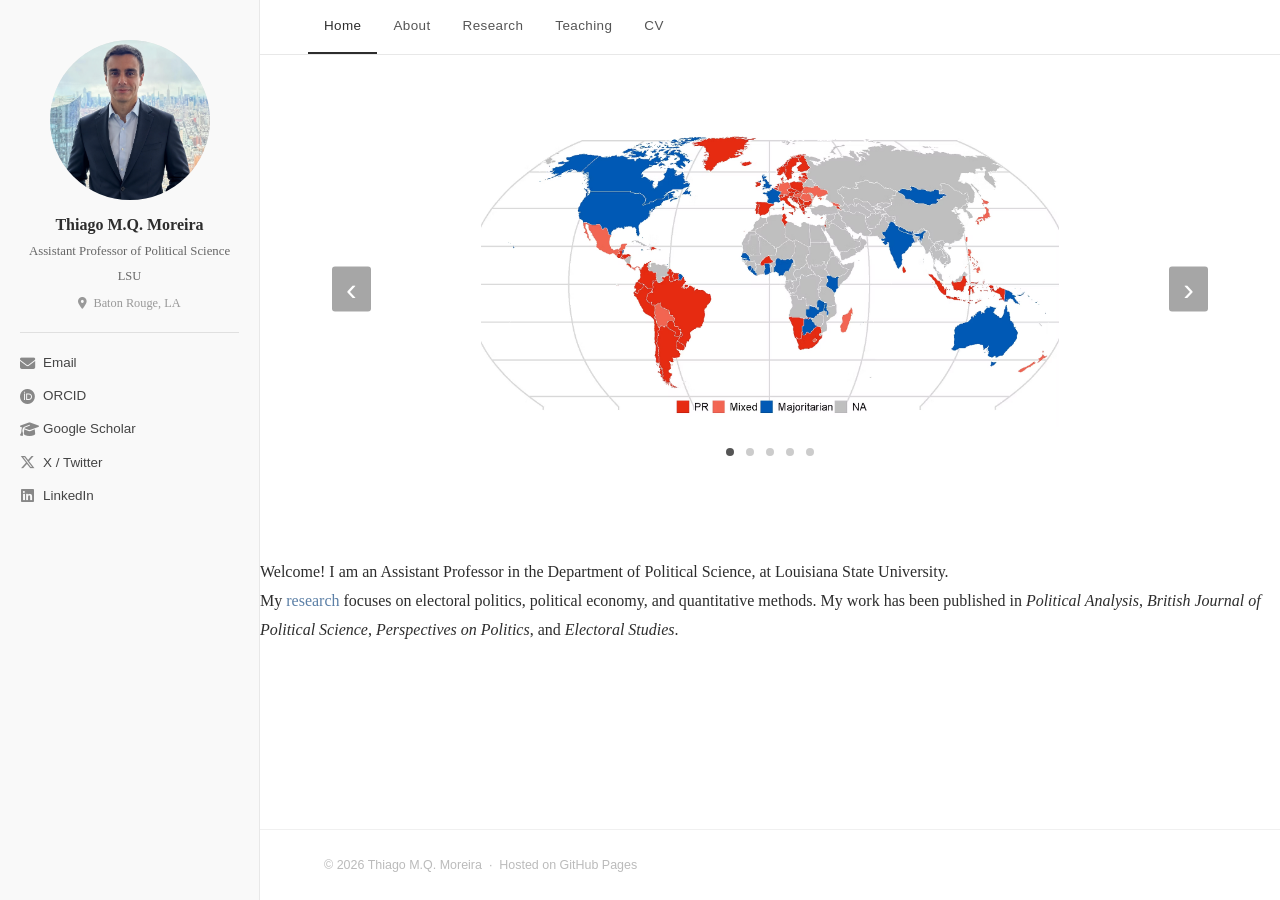
==== index.html @ b1e51664 "New Figures" ====
<!DOCTYPE html>
<html lang="en">
<head>
  <meta charset="UTF-8" />
  <meta name="viewport" content="width=device-width, initial-scale=1.0" />
  <title>Thiago M. Q. Moreira</title>
  <link rel="stylesheet" href="style.css" />
  <link rel="stylesheet" href="https://cdnjs.cloudflare.com/ajax/libs/font-awesome/6.5.0/css/all.min.css" />

  <!-- Google tag (gtag.js) -->
<script async src="https://www.googletagmanager.com/gtag/js?id=G-JVZRSJXB43"></script>
<script>
  window.dataLayer = window.dataLayer || [];
  function gtag(){dataLayer.push(arguments);}
  gtag('js', new Date());

  gtag('config', 'G-JVZRSJXB43');
</script>
</head>
<body>

  <aside class="sidebar">
    <div class="sidebar-inner">
      <img src="foto2.png" alt="Thiago M. Q. Moreira" class="profile-photo" />
      <h1 class="sidebar-name">Thiago M.Q. Moreira</h1>
      <p class="sidebar-title">Assistant Professor of Political Science</p>
      <p class="sidebar-institution">LSU</p>
      <p class="sidebar-location"><i class="fa-solid fa-location-dot"></i> Baton Rouge, LA</p>
      <hr class="sidebar-divider" />
      <ul class="social-links">
        <li><a href="mailto:tmoreira@lsu.edu"><i class="fa-solid fa-envelope"></i> Email</a></li>
        <li><a href="https://orcid.org/0000-0002-3891-572X" target="_blank"><i class="fa-brands fa-orcid"></i> ORCID</a></li>
        <li><a href="https://scholar.google.com/citations?user=PfaVkHgAAAAJ&hl=pt-BR" target="_blank"><i class="fa-solid fa-graduation-cap"></i> Google Scholar</a></li>
        <li><a href="https://x.com/ThiagoMQM" target="_blank"><i class="fa-brands fa-x-twitter"></i> X / Twitter</a></li>
        <li><a href="https://linkedin.com/in/thiago-m-q-moreira-6786b3133/" target="_blank"><i class="fa-brands fa-linkedin"></i> LinkedIn</a></li>
      </ul>
    </div>
  </aside>

  <main class="main-content">
    <nav class="topnav">
      <a href="index.html" class="active">Home</a>
      <a href="about.html">About</a>
      <a href="research.html">Research</a>
      <a href="teaching.html">Teaching</a>
      <a href="cv.html">CV</a>
    </nav>

    <div class="page-body">
      <div class="carousel">
  <div class="carousel-track">
    <div class="carousel-slide active">
      <img src="banner.jpg" alt="Democracies and Electoral Systems" />
      <span class="carousel-caption">Democracies and Electoral Systems</span>
    </div>
    <div class="carousel-slide">
      <img src="Predicted_VoteShare.png" alt="Predicted Vote Share" />
      <span class="carousel-caption">Predicted and Observed Vote Shares in the UK</span>
    </div>
    <div class="carousel-slide">
      <img src="House_Brazil58.jpg" alt="House Brazil" />
      <span class="carousel-caption">Parties in the House of Representatives — Brazil, 1958</span>
    </div>
    <div class="carousel-slide">
      <img src="Polarization_NewPlot.png" alt="Polarization" />
      <span class="carousel-caption">Elite Polarization in the U.S. House Representatives</span>
    </div>
    <div class="carousel-slide">
      <img src="PollingStations_Map.png" alt="Polling Stations Map" />
      <span class="carousel-caption">Polling Stations Across Brazil</span>
    </div>
  </div>

  <button class="carousel-btn prev" onclick="moveCarousel(-1)">&#8249;</button>
  <button class="carousel-btn next" onclick="moveCarousel(1)">&#8250;</button>

  <div class="carousel-dots">
    <span class="dot active" onclick="goToSlide(0)"></span>
    <span class="dot" onclick="goToSlide(1)"></span>
    <span class="dot" onclick="goToSlide(2)"></span>
    <span class="dot" onclick="goToSlide(3)"></span>
    <span class="dot" onclick="goToSlide(4)"></span>
  </div>
</div>

<script>
  let current = 0;
  const slides = document.querySelectorAll('.carousel-slide');
  const dots = document.querySelectorAll('.dot');

  function showSlide(n) {
    slides[current].classList.remove('active');
    dots[current].classList.remove('active');
    current = (n + slides.length) % slides.length;
    slides[current].classList.add('active');
    dots[current].classList.add('active');
  }

  function moveCarousel(dir) {
    showSlide(current + dir);
    resetTimer();
  }

  function goToSlide(n) {
    showSlide(n);
    resetTimer();
  }

  let timer = setInterval(() => showSlide(current + 1), 5000);

  function resetTimer() {
    clearInterval(timer);
    timer = setInterval(() => showSlide(current + 1), 5000);
  }
</script>
    </div>  
      <p>
        Welcome! I am an Assistant Professor in the Department of Political Science, at Louisiana State University.
      </p>
      <p>
        My <a href="research.html">research</a> focuses on electoral politics, political economy, and quantitative methods.
        My work has been published in <i>Political Analysis</i>, <i>British Journal of Political Science</i>, <i>Perspectives on Politics</i>, and <i>Electoral Studies</i>.
      </p>
    </div>

    <footer class="site-footer">
      &copy; 2026 Thiago M.Q. Moreira &nbsp;&middot;&nbsp; Hosted on GitHub Pages
    </footer>
  </main>

</body>
</html>
---- style.css ----
/* ════════════════════════════════════════════
   RESET & BASE
════════════════════════════════════════════ */
*, *::before, *::after {
  box-sizing: border-box;
  margin: 0;
  padding: 0;
}

html { scroll-behavior: smooth; }

body {
  font-family: 'Georgia', serif;
  font-size: 16px;
  line-height: 1.8;
  color: #2d2d2d;
  background: #ffffff;
  display: flex;
  min-height: 100vh;
}

a {
  color: #5b7fa6;
  text-decoration: none;
}
a:hover { text-decoration: underline; }

/* ════════════════════════════════════════════
   SIDEBAR
════════════════════════════════════════════ */
.sidebar {
  width: 260px;
  min-width: 260px;
  background: #f9f9f9;
  border-right: 1px solid #e8e8e8;
  position: fixed;
  top: 0;
  left: 0;
  height: 100vh;
  overflow-y: auto;
}

.sidebar-inner {
  padding: 40px 20px;
  display: flex;
  flex-direction: column;
  align-items: center;
  text-align: center;
}

.profile-photo {
  width: 160px;
  height: 160px;
  border-radius: 50%;
  object-fit: cover;
  border: none; /*2px solid #ccc;*/
  margin-bottom: 14px;
  background: #e8e8e8;
}

.sidebar-name {
  font-size: 1rem;
  font-weight: bold;
  color: #2d2d2d;
  margin-bottom: 4px;
  line-height: 1.4;
}

.sidebar-title {
  font-size: 0.8rem;
  color: #666;
  margin-bottom: 2px;
}

.sidebar-institution {
  font-size: 0.78rem;
  color: #666;
  margin-bottom: 4px;
}

.sidebar-location {
  font-size: 0.77rem;
  color: #999;
}

.sidebar-location i { margin-right: 3px; font-size: 0.72rem; }

.sidebar-divider {
  border: none;
  border-top: 1px solid #e0e0e0;
  width: 100%;
  margin: 18px 0;
}

.social-links {
  list-style: none;
  width: 100%;
  text-align: left;
}

.social-links li { margin-bottom: 9px; }

.social-links a {
  font-family: 'Arial', sans-serif;
  font-size: 0.84rem;
  color: #444;
  display: flex;
  align-items: center;
  gap: 8px;
  transition: color 0.2s;
}

.social-links a:hover {
  color: #5b7fa6;
  text-decoration: none;
}

.social-links i {
  width: 15px;
  text-align: center;
  font-size: 0.95rem;
  color: #888;
}

/* ════════════════════════════════════════════
   TOP NAV
════════════════════════════════════════════ */
.topnav {
  position: sticky;
  top: 0;
  background: #ffffff;
  border-bottom: 1px solid #e8e8e8;
  z-index: 50;
  display: flex;
  align-items: center;
  padding: 0 48px;
  gap: 0;
}

.topnav a {
  font-family: 'Arial', sans-serif;
  font-size: 0.84rem;
  color: #555;
  letter-spacing: 0.4px;
  padding: 14px 16px;
  display: block;
  border-bottom: 2px solid transparent;
  transition: color 0.2s, border-color 0.2s;
  text-decoration: none;
}

.topnav a:hover,
.topnav a.active {
  color: #2d2d2d;
  border-bottom-color: #2d2d2d;
}

/* ════════════════════════════════════════════
   MAIN CONTENT
════════════════════════════════════════════ */
.main-content {
  margin-left: 260px;
  width: calc(100% - 260px);
  flex: 1;
  display: flex;
  flex-direction: column;
}

.page-body {
  padding: 52px 64px;
  max-width: 1100px;
}

/* ════════════════════════════════════════════
   TYPOGRAPHY
════════════════════════════════════════════ */
.page-title {
  font-size: 1.9rem;
  color: #2d2d2d;
  font-weight: normal;
  margin-bottom: 28px;
  letter-spacing: -0.3px;
}

.section-heading {
  font-family: 'Arial', sans-serif;
  font-size: 0.78rem;
  text-transform: uppercase;
  letter-spacing: 1.2px;
  color: #999;
  margin-top: 36px;
  margin-bottom: 14px;
  padding-bottom: 6px;
  border-bottom: 1px solid #e8e8e8;
}

.page-body p {
  margin-bottom: 14px;
  color: #333;
}

.light { color: #777; font-size: 0.9rem; }

/* ════════════════════════════════════════════
   HOME
════════════════════════════════════════════ */
.banner-wrapper {
  position: relative;
  display: block;
  width: 100%;
  max-width: 100%;
  overflow: hidden;
  margin-bottom: 36px;
}

.banner-caption {
  position: absolute;
  bottom: 10px;
  left: 50%;
  transform: translateX(-50%);
  background: rgba(0, 0, 0, 0.6);
  color: white;
  font-family: 'Arial', sans-serif;
  font-size: 0.78rem;
  padding: 4px 14px;
  border-radius: 3px;
  white-space: nowrap;
  opacity: 0;
  transition: opacity 0.2s;
  pointer-events: none;
}

.banner-wrapper:hover .banner-caption {
  opacity: 1;
}

.banner-img {
  width: 100%;
  max-width: 100%;
  max-height: 320px;
  object-fit: contain;
  background: #ffffff;
  border-radius: 4px;
  display: block;
}

/* ════════════════════════════════════════════
   PUBLICATIONS
════════════════════════════════════════════ */
.pub-list {
  list-style: none;
  padding: 0;
}

.pub-item {
  padding: 14px 0;
  border-bottom: 1px solid #f0f0f0;
  font-size: 0.95rem;
  line-height: 1.65;
}

.pub-item:last-child { border-bottom: none; }

.pub-title {
  color: #2d2d2d;
}

.pub-meta {
  color: #555;
  font-size: 0.9rem;
  margin-top: 2px;
}

.pub-links {
  display: flex;
  gap: 10px;
  flex-wrap: wrap;
  margin-top: 5px;
}

.pub-links a {
  font-family: 'Arial', sans-serif;
  font-size: 0.78rem;
  color: #5b7fa6;
  border: 1px solid #c5d5e8;
  padding: 2px 9px;
  border-radius: 3px;
  transition: background 0.15s;
}

.pub-links a:hover {
  background: #edf2f8;
  text-decoration: none;
}

/* ════════════════════════════════════════════
   EDUCATION
════════════════════════════════════════════ */
.edu-list {
  list-style: none;
  padding: 0;
}

.edu-list li {
  padding: 10px 0;
  border-bottom: 1px solid #f0f0f0;
  font-size: 0.95rem;
}

.edu-list li:last-child { border-bottom: none; }

/* ════════════════════════════════════════════
   COURSES
════════════════════════════════════════════ */
.course-list {
  list-style: none;
  padding: 0;
}

.course-item {
  padding: 12px 0;
  /*border-bottom: 1px solid #f0f0f0;*/
  font-size: 0.95rem;
  line-height: 1.2;
}

.course-item:last-child { border-bottom: none; }

/* ════════════════════════════════════════════
   CV BUTTON
════════════════════════════════════════════ */
.btn-download {
  display: inline-flex;
  align-items: center;
  gap: 9px;
  margin-top: 18px;
  background: #2d2d2d;
  color: #fff;
  font-family: 'Arial', sans-serif;
  font-size: 0.9rem;
  padding: 10px 22px;
  border-radius: 3px;
  text-decoration: none;
  transition: background 0.2s;
}

.btn-download:hover {
  background: #444;
  text-decoration: none;
}

/* ════════════════════════════════════════════
   FOOTER
════════════════════════════════════════════ */
.site-footer {
  padding: 24px 64px;
  font-family: 'Arial', sans-serif;
  font-size: 0.78rem;
  color: #bbb;
  border-top: 1px solid #f0f0f0;
  margin-top: auto;
}

/* ════════════════════════════════════════════
   RESPONSIVE
════════════════════════════════════════════ */
@media (max-width: 900px) {
  body { flex-direction: column; }
  .sidebar {
    position: relative;
    width: 100%;
    height: auto;
    border-right: none;
    border-bottom: 1px solid #e8e8e8;
  }
  .main-content {
    margin-left: 0;
    width: 100%;  /* adicione esta linha */
  }
  .topnav { padding: 0 16px; flex-wrap: wrap; }
  .page-body { padding: 32px 24px; }
  .site-footer { padding: 20px 24px; }
}

/* ════════════════════════════════════════════
   CAROUSEL
════════════════════════════════════════════ */
.carousel {
  position: relative;
  width: 100%;
  margin-bottom: 36px;
}

.carousel-slide {
  display: none;
  position: relative;
}

.carousel-slide.active {
  display: block;
}

.carousel-slide img {
  width: 100%;
  max-height: 320px;
  object-fit: contain;
  background: #ffffff;
  border-radius: 4px;
  display: block;
}

.carousel-caption {
  position: absolute;
  bottom: 10px;
  left: 50%;
  transform: translateX(-50%);
  background: rgba(0, 0, 0, 0.6);
  color: white;
  font-family: 'Arial', sans-serif;
  font-size: 0.78rem;
  padding: 4px 14px;
  border-radius: 3px;
  white-space: nowrap;
  opacity: 0;
  transition: opacity 0.2s;
  pointer-events: none;
}

.carousel:hover .carousel-caption {
  opacity: 1;
}

.carousel-btn {
  position: absolute;
  top: 50%;
  transform: translateY(-50%);
  background: rgba(0, 0, 0, 0.35);
  color: white;
  border: none;
  font-size: 2rem;
  padding: 4px 14px;
  cursor: pointer;
  border-radius: 3px;
  transition: background 0.2s;
  z-index: 10;
}

.carousel-btn:hover {
  background: rgba(0, 0, 0, 0.6);
}

.carousel-btn.prev { left: 8px; }
.carousel-btn.next { right: 8px; }

.carousel-dots {
  text-align: center;
  padding: 10px 0 4px;
}

.dot {
  display: inline-block;
  width: 8px;
  height: 8px;
  background: #ccc;
  border-radius: 50%;
  margin: 0 4px;
  cursor: pointer;
  transition: background 0.2s;
}

.dot.active {
  background: #555;
}
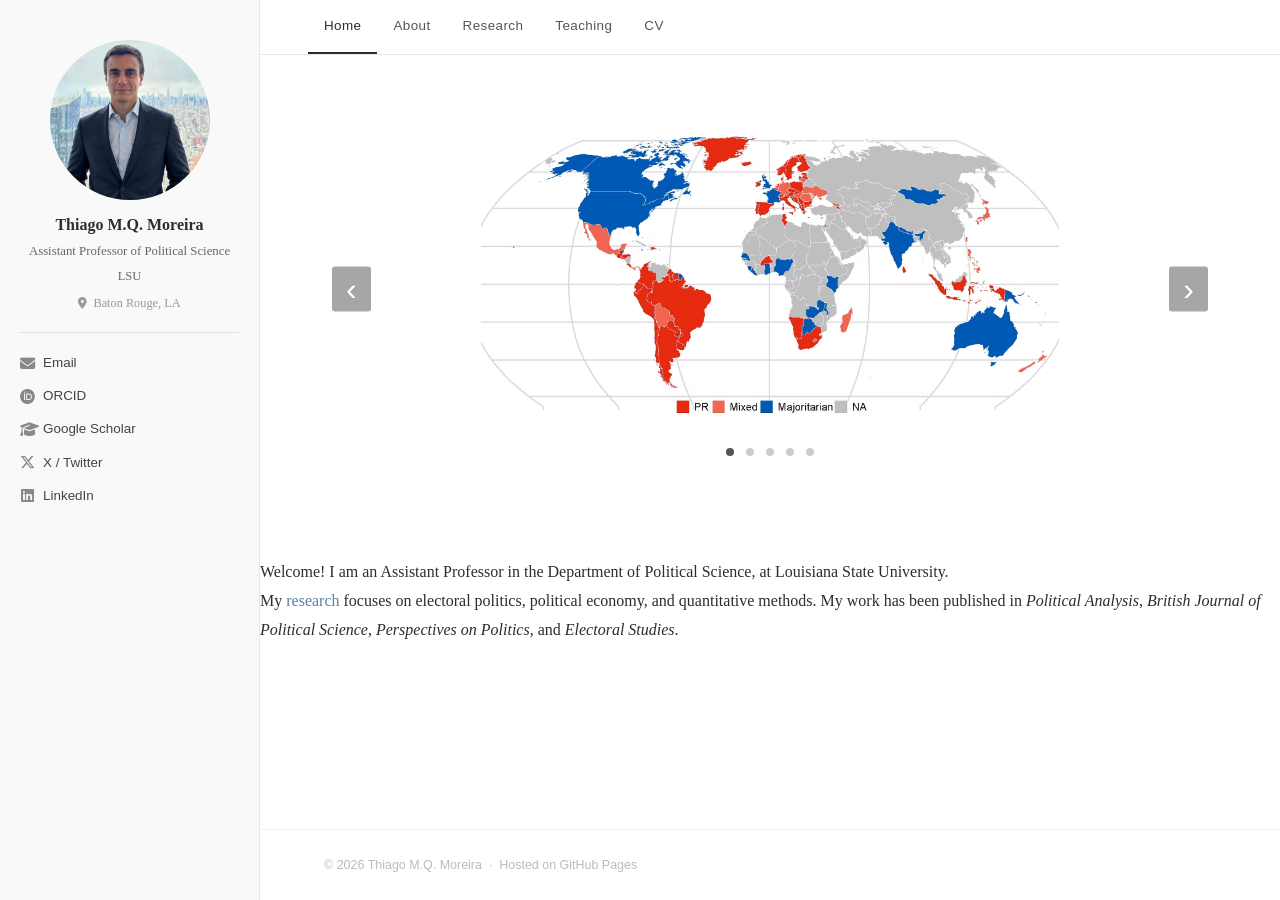
==== commit c7cf0636: "fix house OF representatives" ====
--- a/index.html
+++ b/index.html
@@ -63,7 +63,7 @@
     </div>
     <div class="carousel-slide">
       <img src="Polarization_NewPlot.png" alt="Polarization" />
-      <span class="carousel-caption">Elite Polarization in the U.S. House Representatives</span>
+      <span class="carousel-caption">Elite Polarization in the U.S. House of Representatives</span>
     </div>
     <div class="carousel-slide">
       <img src="PollingStations_Map.png" alt="Polling Stations Map" />
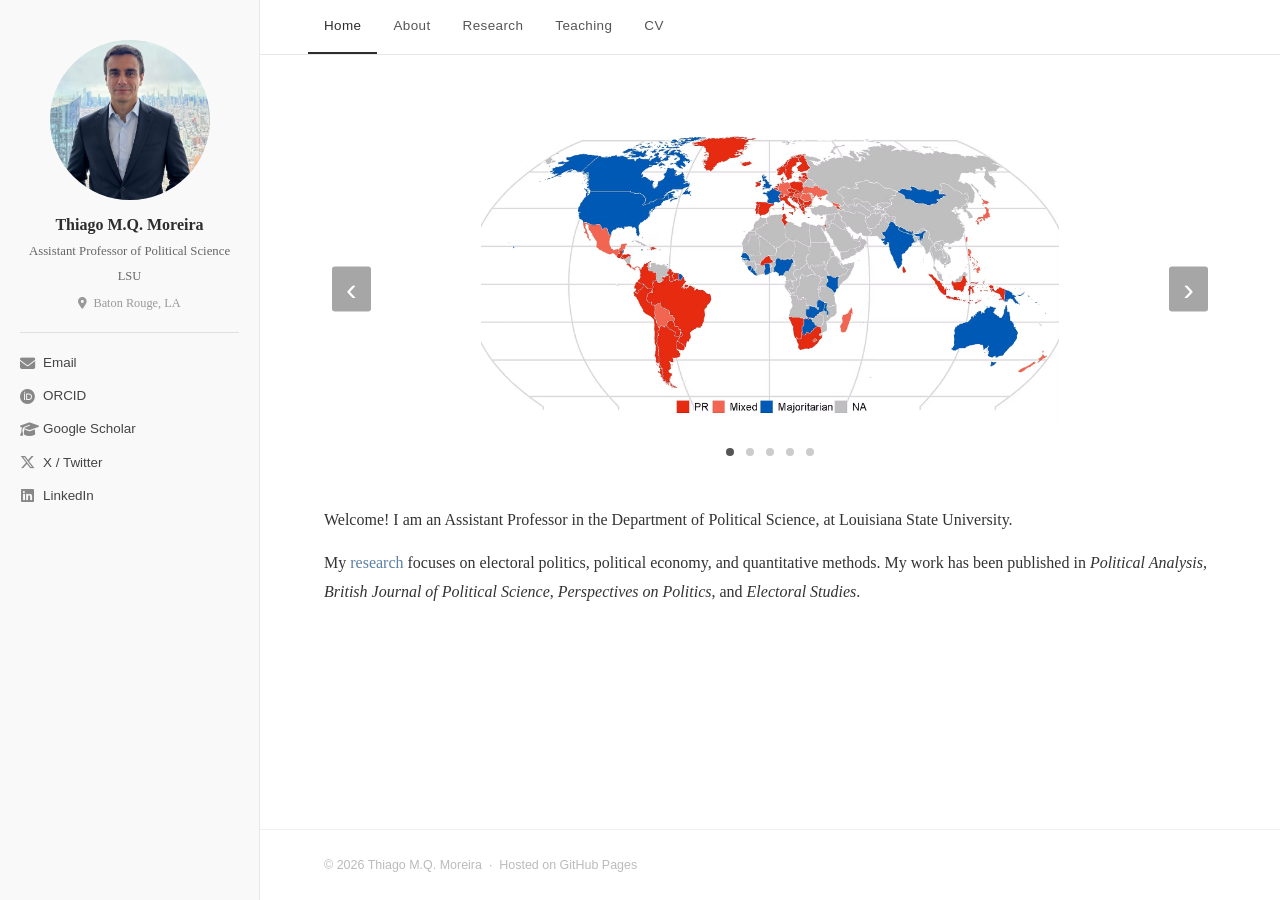
==== commit 5130521e: "fix index text" ====
--- a/index.html
+++ b/index.html
@@ -48,7 +48,7 @@
 
     <div class="page-body">
       <div class="carousel">
-  <div class="carousel-track">
+    <div class="carousel-track">
     <div class="carousel-slide active">
       <img src="banner.jpg" alt="Democracies and Electoral Systems" />
       <span class="carousel-caption">Democracies and Electoral Systems</span>
@@ -59,7 +59,7 @@
     </div>
     <div class="carousel-slide">
       <img src="House_Brazil58.jpg" alt="House Brazil" />
-      <span class="carousel-caption">Parties in the House of Representatives — Brazil, 1958</span>
+      <span class="carousel-caption">Parties in the House of Representatives — Brazil 1958</span>
     </div>
     <div class="carousel-slide">
       <img src="Polarization_NewPlot.png" alt="Polarization" />
@@ -67,7 +67,7 @@
     </div>
     <div class="carousel-slide">
       <img src="PollingStations_Map.png" alt="Polling Stations Map" />
-      <span class="carousel-caption">Polling Stations Across Brazil</span>
+      <span class="carousel-caption">Geolocated Polling Stations — Brazil 2022</span>
     </div>
   </div>
 
@@ -113,7 +113,6 @@
     timer = setInterval(() => showSlide(current + 1), 5000);
   }
 </script>
-    </div>  
       <p>
         Welcome! I am an Assistant Professor in the Department of Political Science, at Louisiana State University.
       </p>
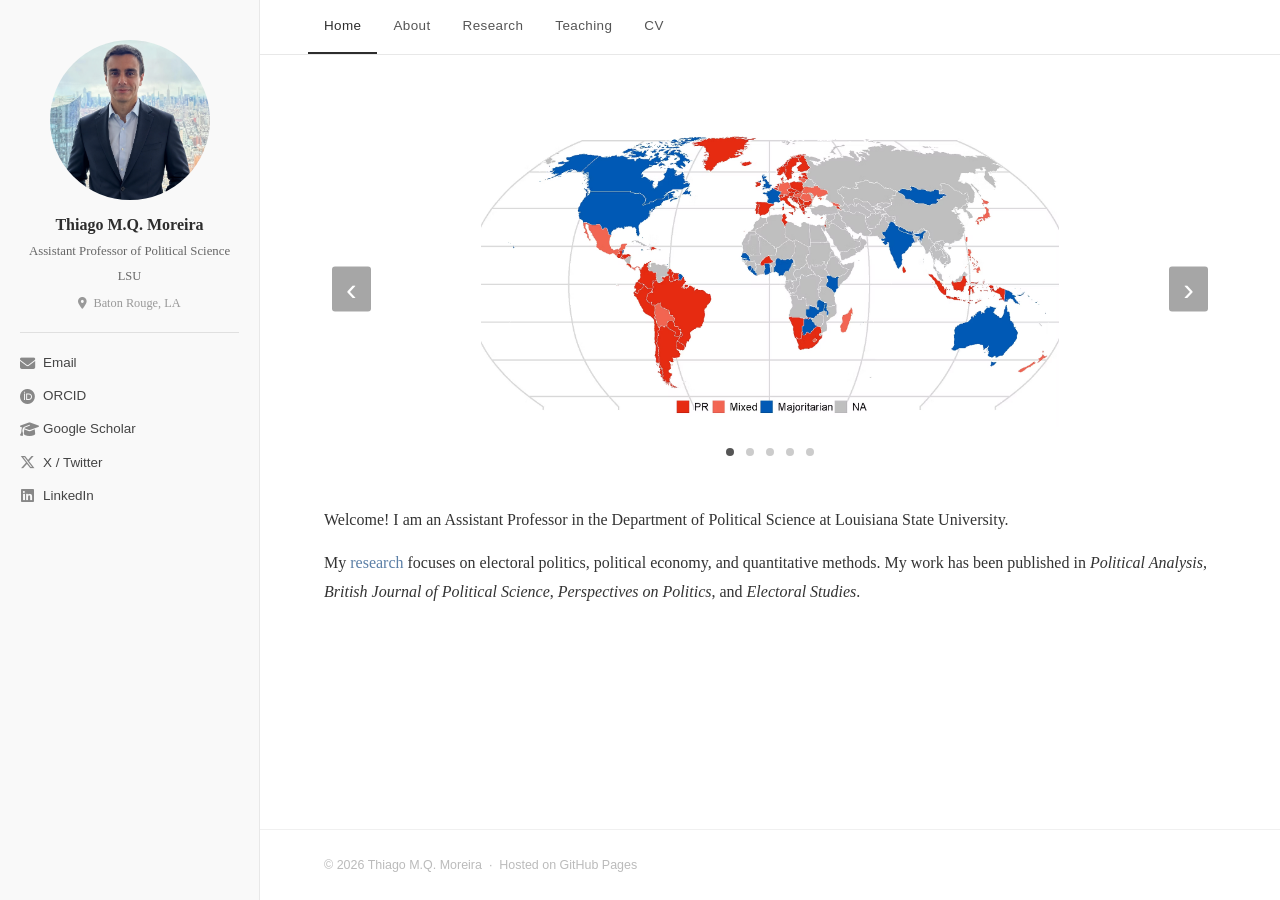
==== commit 6924e31a: "About Refine" ====
--- a/index.html
+++ b/index.html
@@ -114,7 +114,7 @@
   }
 </script>
       <p>
-        Welcome! I am an Assistant Professor in the Department of Political Science, at Louisiana State University.
+        Welcome! I am an Assistant Professor in the Department of Political Science at Louisiana State University.
       </p>
       <p>
         My <a href="research.html">research</a> focuses on electoral politics, political economy, and quantitative methods.
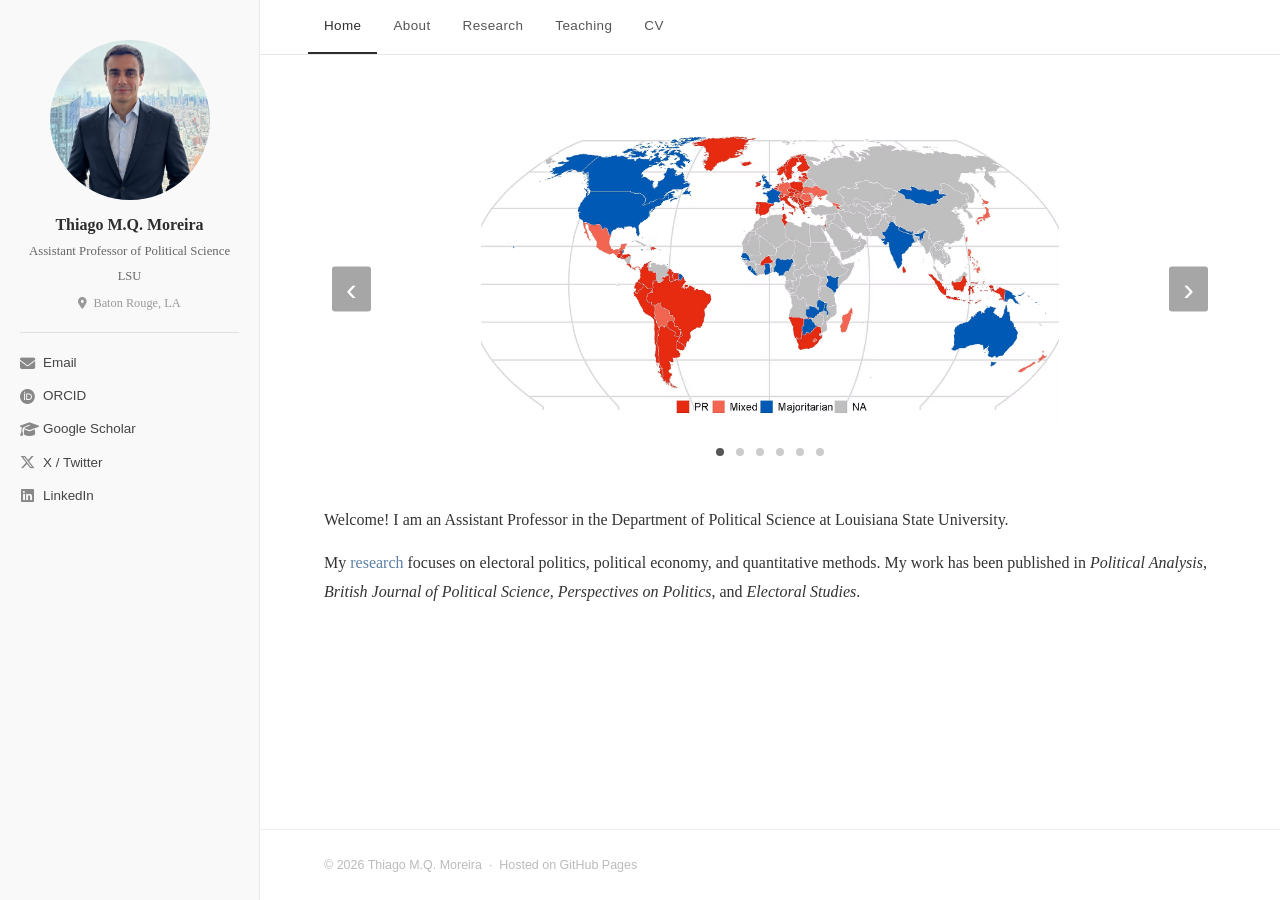
==== commit a93442db: "New Figure Death Rates" ====
--- a/index.html
+++ b/index.html
@@ -59,7 +59,7 @@
     </div>
     <div class="carousel-slide">
       <img src="House_Brazil58.jpg" alt="House Brazil" />
-      <span class="carousel-caption">Parties in the House of Representatives — Brazil 1958</span>
+      <span class="carousel-caption">Parties in the House of Representatives in Brazil, 1958</span>
     </div>
     <div class="carousel-slide">
       <img src="Polarization_NewPlot.png" alt="Polarization" />
@@ -67,7 +67,11 @@
     </div>
     <div class="carousel-slide">
       <img src="PollingStations_Map.png" alt="Polling Stations Map" />
-      <span class="carousel-caption">Geolocated Polling Stations — Brazil 2022</span>
+      <span class="carousel-caption">Geolocated Polling Stations in Brazil, 2022</span>
+    </div>
+    <div class="carousel-slide">
+      <img src="DeathRates_US_2020.png" alt="Overdose Death rates" />
+      <span class="carousel-caption">Overdose Death Rates by U.S. Counties, 2020</span>
     </div>
   </div>
 
@@ -80,6 +84,7 @@
     <span class="dot" onclick="goToSlide(2)"></span>
     <span class="dot" onclick="goToSlide(3)"></span>
     <span class="dot" onclick="goToSlide(4)"></span>
+    <span class="dot" onclick="goToSlide(5)"></span>
   </div>
 </div>
 
